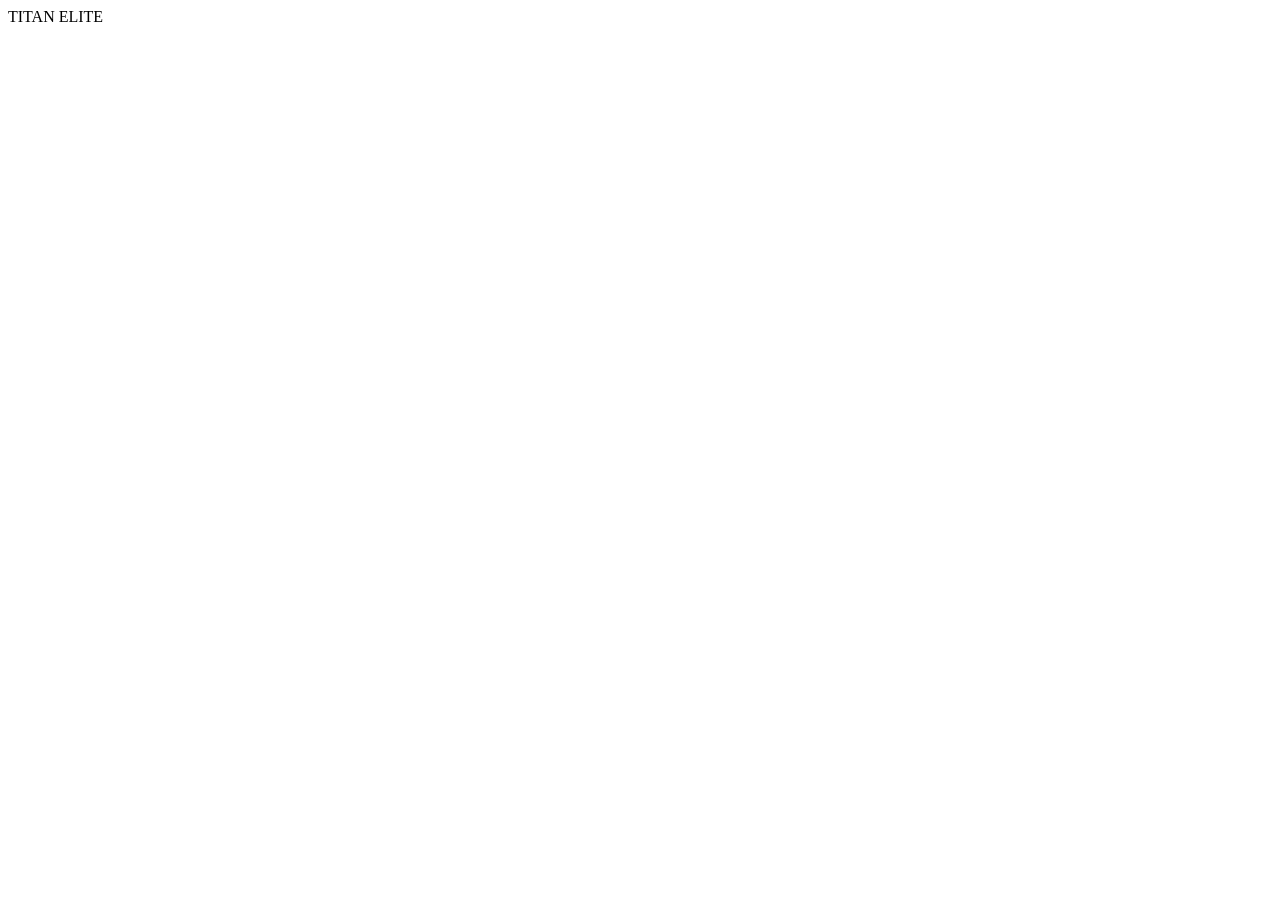
==== index.html @ 3bc3c82d "initialized project" ====
<!DOCTYPE html>
<html lang="en">
<head>
    <meta charset="UTF-8">
    <meta name="viewport" content="width=device-width, initial-scale=1.0">
    <title>TITAN ELITE </title>
</head>
<body>
    TITAN ELITE
</body>
</html>
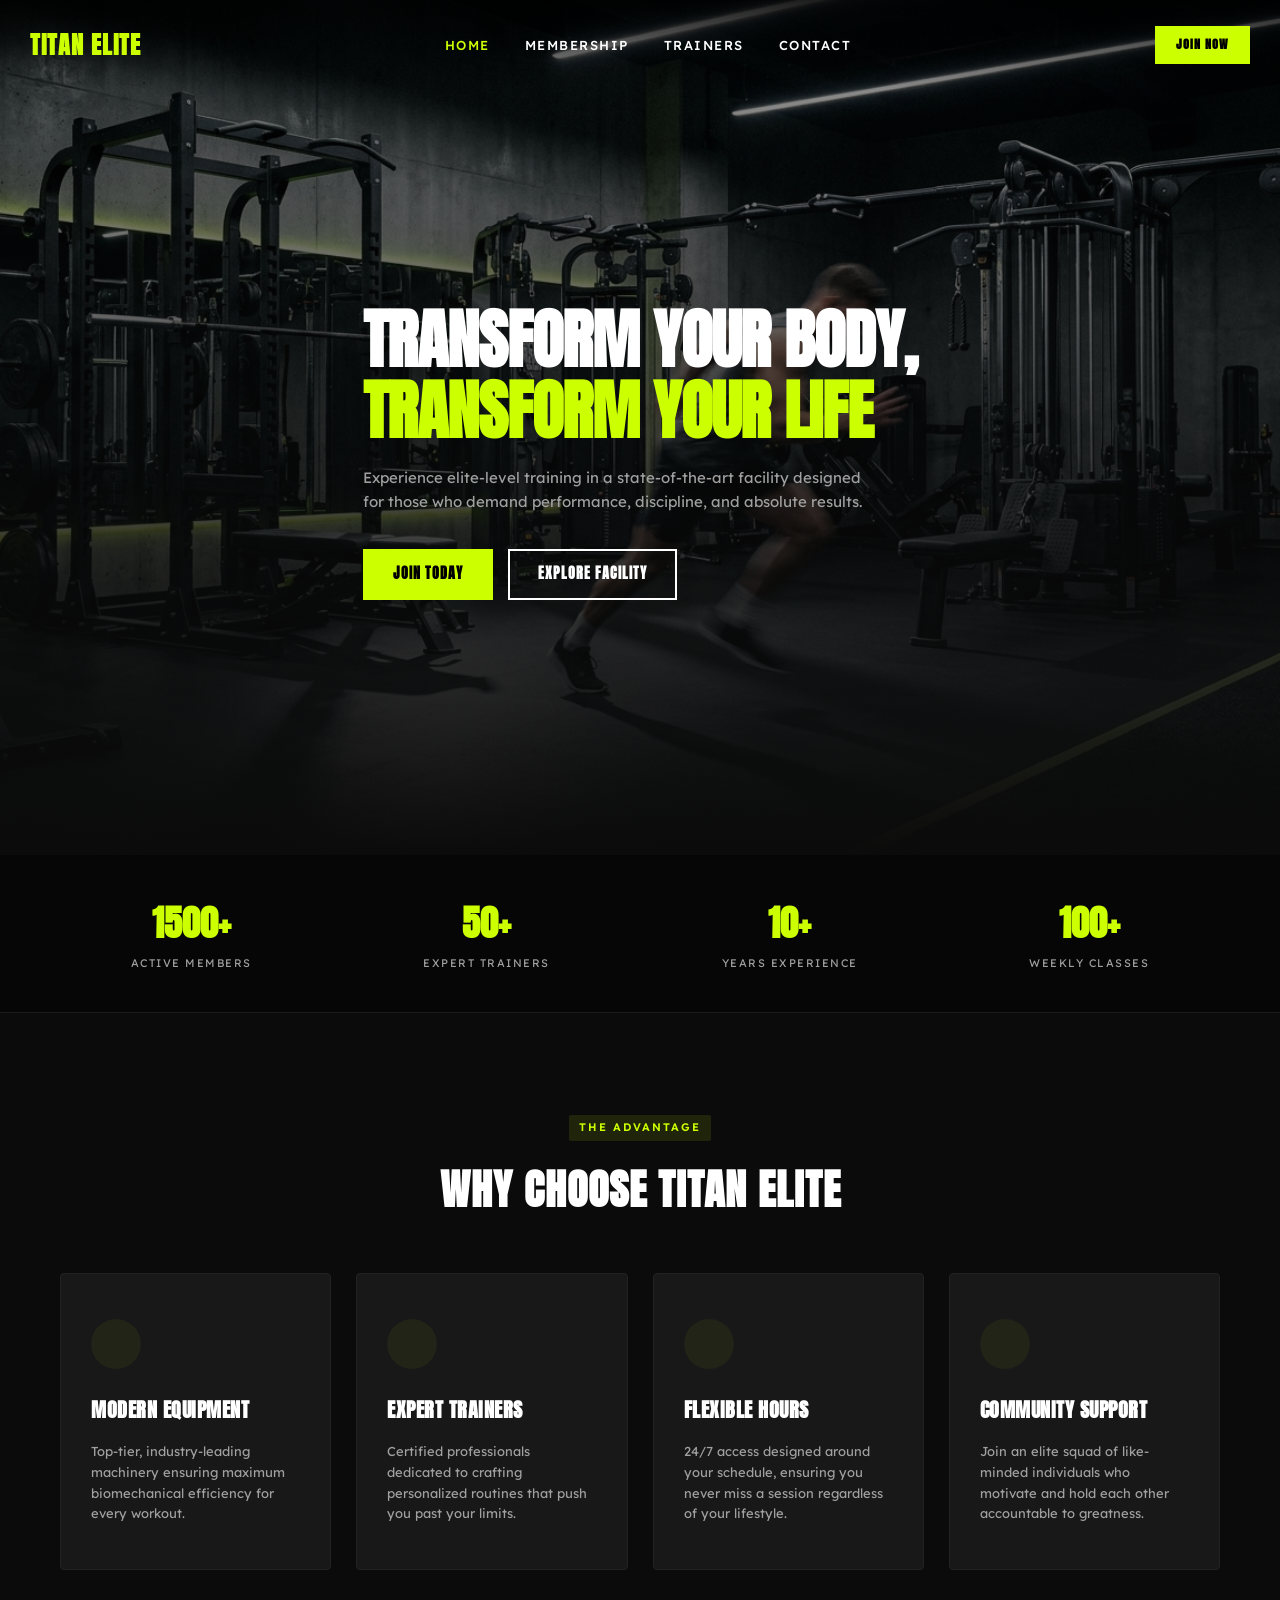
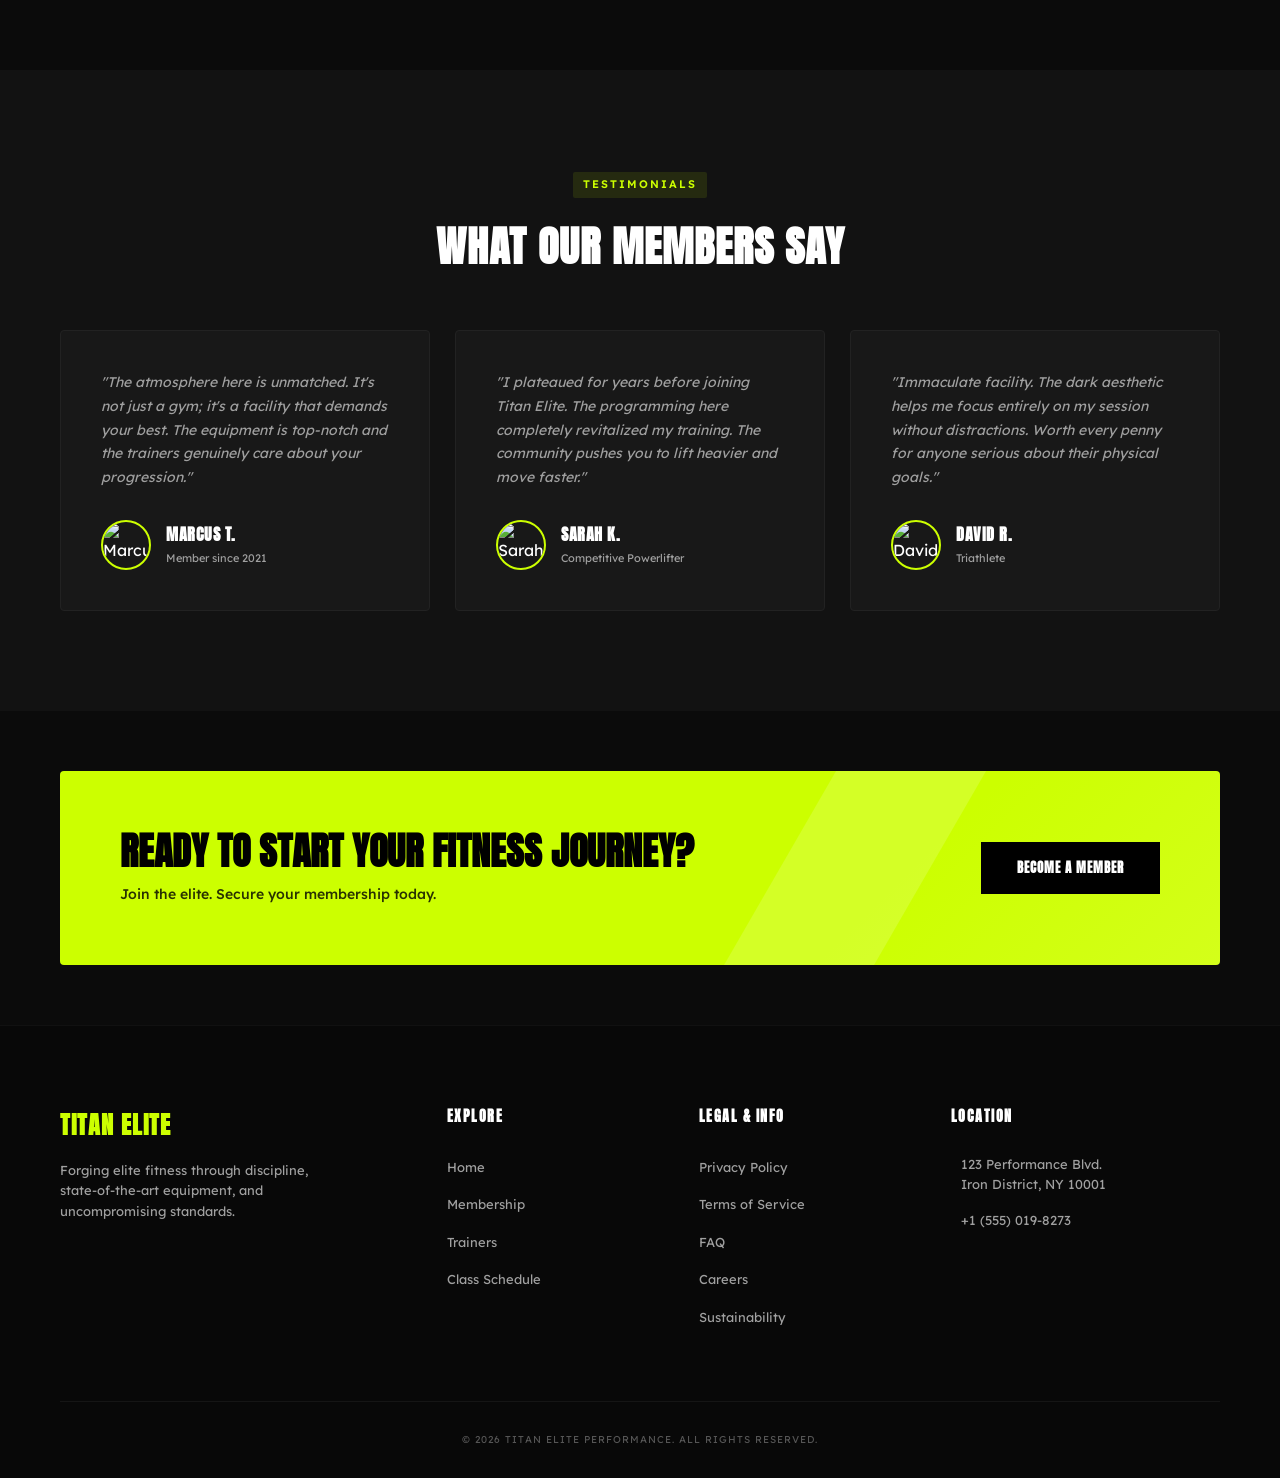
==== commit ea16b99d: "Created home page" ====
--- a/index.html
+++ b/index.html
@@ -1,11 +1,246 @@
-<!DOCTYPE html>
+<!doctype html>
 <html lang="en">
-<head>
-    <meta charset="UTF-8">
-    <meta name="viewport" content="width=device-width, initial-scale=1.0">
-    <title>TITAN ELITE </title>
-</head>
-<body>
-    TITAN ELITE
-</body>
-</html>+  <head>
+    <link
+      rel="stylesheet"
+      href="https://cdnjs.cloudflare.com/ajax/libs/font-awesome/7.0.1/css/all.min.css"
+      integrity="sha512-2SwdPD6INVrV/lHTZbO2nodKhrnDdJK9/kg2XD1r9uGqPo1cUbujc+IYdlYdEErWNu69gVcYgdxlmVmzTWnetw=="
+      crossorigin="anonymous"
+      referrerpolicy="no-referrer"
+    />
+    <meta charset="UTF-8" />
+    <meta name="viewport" content="width=device-width, initial-scale=1.0" />
+    <title>TITAN ELITE</title>
+    <link rel="stylesheet" href="./style.css" />
+  </head>
+  <body>
+    <header>
+      <div class="nav-container">
+        <a href="/" class="logo">TITAN ELITE</a>
+        <ul class="nav-links">
+          <li><a href="#" class="active">Home</a></li>
+          <li><a href="#" class="">Membership</a></li>
+          <li><a href="#" class="">Trainers</a></li>
+          <li><a href="#" class="">Contact</a></li>
+        </ul>
+        <a href="#" class="btn btn-lime nav-btn">Join Now</a>
+        <button class="menu-toggle" id="menu-toggle" aria-label="Toggle menu">
+          <i class="fa-solid fa-bars"></i>
+        </button>
+      </div>
+    </header>
+
+    <section class="hero">
+      <div class="container">
+        <div class="hero-content">
+          <h1>Transform your body, <span>Transform your life</span></h1>
+          <p>
+            Experience elite-level training in a state-of-the-art facility
+            designed for those who demand performance, discipline, and absolute
+            results.
+          </p>
+          <div class="hero-buttons">
+            <a href="#" class="btn btn-lime">Join Today</a>
+            <a href="#" class="btn btn-outline">Explore Facility</a>
+          </div>
+        </div>
+      </div>
+    </section>
+
+    <div class="stats-bar">
+      <div class="container">
+        <div class="stats-grid">
+          <div class="stat-item">
+            <h2>1500+</h2>
+            <p>Active Members</p>
+          </div>
+          <div class="stat-item">
+            <h2>50+</h2>
+            <p>Expert Trainers</p>
+          </div>
+          <div class="stat-item">
+            <h2>10+</h2>
+            <p>Years Experience</p>
+          </div>
+          <div class="stat-item">
+            <h2>100+</h2>
+            <p>Weekly Classes</p>
+          </div>
+        </div>
+      </div>
+    </div>
+
+    <section class="features">
+      <div class="container">
+        <span class="section-tag">The Advantage</span>
+        <h2 class="section-title">Why Choose Titan Elite</h2>
+
+        <div class="grid-4x">
+          <div class="feature-card">
+            <div class="feature-icon"><i class="fa-solid fa-dumbbell"></i></div>
+            <h3>Modern Equipment</h3>
+            <p>
+              Top-tier, industry-leading machinery ensuring maximum
+              biomechanical efficiency for every workout.
+            </p>
+          </div>
+          <div class="feature-card">
+            <div class="feature-icon">
+              <i class="fa-solid fa-user-check"></i>
+            </div>
+            <h3>Expert Trainers</h3>
+            <p>
+              Certified professionals dedicated to crafting personalized
+              routines that push you past your limits.
+            </p>
+          </div>
+          <div class="feature-card">
+            <div class="feature-icon"><i class="fa-solid fa-clock"></i></div>
+            <h3>Flexible Hours</h3>
+            <p>
+              24/7 access designed around your schedule, ensuring you never miss
+              a session regardless of your lifestyle.
+            </p>
+          </div>
+          <div class="feature-card">
+            <div class="feature-icon"><i class="fa-solid fa-users"></i></div>
+            <h3>Community Support</h3>
+            <p>
+              Join an elite squad of like-minded individuals who motivate and
+              hold each other accountable to greatness.
+            </p>
+          </div>
+        </div>
+      </div>
+    </section>
+
+    <section class="testimonials">
+      <div class="container">
+        <span class="section-tag">Testimonials</span>
+        <h2 class="section-title">What Our Members Say</h2>
+
+        <div class="grid-4x">
+          <div class="testimonial-card">
+            <i class="fa-solid fa-quote-right quote-icon"></i>
+            <p>
+              "The atmosphere here is unmatched. It's not just a gym; it's a
+              facility that demands your best. The equipment is top-notch and
+              the trainers genuinely care about your progression."
+            </p>
+            <div class="user-profile">
+              <img
+                src="https://images.unsplash.com/photo-1534528741775-53994a69daeb?q=80&w=150&auto=format&fit=crop"
+                alt="Marcus T."
+                class="avatar"
+              />
+              <div class="user-info">
+                <h4>Marcus T.</h4>
+                <span>Member since 2021</span>
+              </div>
+            </div>
+          </div>
+          <div class="testimonial-card">
+            <i class="fa-solid fa-quote-right quote-icon"></i>
+            <p>
+              "I plateaued for years before joining Titan Elite. The programming
+              here completely revitalized my training. The community pushes you
+              to lift heavier and move faster."
+            </p>
+            <div class="user-profile">
+              <img
+                src="https://images.unsplash.com/photo-1517841905240-472988babdf9?q=80&w=150&auto=format&fit=crop"
+                alt="Sarah K."
+                class="avatar"
+              />
+              <div class="user-info">
+                <h4>Sarah K.</h4>
+                <span>Competitive Powerlifter</span>
+              </div>
+            </div>
+          </div>
+          <div class="testimonial-card">
+            <i class="fa-solid fa-quote-right quote-icon"></i>
+            <p>
+              "Immaculate facility. The dark aesthetic helps me focus entirely
+              on my session without distractions. Worth every penny for anyone
+              serious about their physical goals."
+            </p>
+            <div class="user-profile">
+              <img
+                src="https://images.unsplash.com/photo-1539571696357-5a69c17a67c6?q=80&w=150&auto=format&fit=crop"
+                alt="David R."
+                class="avatar"
+              />
+              <div class="user-info">
+                <h4>David R.</h4>
+                <span>Triathlete</span>
+              </div>
+            </div>
+          </div>
+        </div>
+      </div>
+    </section>
+
+    <section class="cta-section">
+      <div class="container">
+        <div class="cta-banner">
+          <div class="cta-content">
+            <h2>Ready to start your fitness journey?</h2>
+            <p>Join the elite. Secure your membership today.</p>
+          </div>
+          <a href="#" class="btn btn-dark">Become A Member</a>
+        </div>
+      </div>
+    </section>
+
+    <footer>
+      <div class="container">
+        <div class="footer-grid">
+          <div class="footer-col footer-logo-side">
+            <a href="#" class="logo">TITAN ELITE</a>
+            <p>
+              Forging elite fitness through discipline, state-of-the-art
+              equipment, and uncompromising standards.
+            </p>
+            <div class="social-icons">
+              <a href="#"><i class="fa-brands fa-share-nodes"></i></a>
+              <a href="#"><i class="fa-regular fa-envelope"></i></a>
+            </div>
+          </div>
+          <div class="footer-col">
+            <h3>Explore</h3>
+            <ul>
+              <li><a href="#">Home</a></li>
+              <li><a href="#">Membership</a></li>
+              <li><a href="#">Trainers</a></li>
+              <li><a href="#">Class Schedule</a></li>
+            </ul>
+          </div>
+          <div class="footer-col">
+            <h3>Legal & Info</h3>
+            <ul>
+              <li><a href="#">Privacy Policy</a></li>
+              <li><a href="#">Terms of Service</a></li>
+              <li><a href="#">FAQ</a></li>
+              <li><a href="#">Careers</a></li>
+              <li><a href="#">Sustainability</a></li>
+            </ul>
+          </div>
+          <div class="footer-col location-info">
+            <h3>Location</h3>
+            <p>
+              <i class="fa-solid fa-location-dot"></i> 123 Performance Blvd.<br />Iron
+              District, NY 10001
+            </p>
+            <p><i class="fa-solid fa-phone"></i> +1 (555) 019-8273</p>
+          </div>
+        </div>
+
+        <div class="copyright">
+          &copy; 2026 Titan Elite Performance. All Rights Reserved.
+        </div>
+      </div>
+    </footer>
+    <script src="./main.js"></script>
+  </body>
+</html>
--- a/style.css
+++ b/style.css
@@ -0,0 +1,563 @@
+@import url("https://fonts.googleapis.com/css2?family=Anton&family=JetBrains+Mono:ital,wght@0,100..800;1,100..800&family=Lexend:wght@100..900&display=swap");
+
+* {
+  margin: 0;
+  padding: 0;
+  box-sizing: border-box;
+}
+:root {
+  --bg-darker: #0b0b0b;
+  --bg-dark: #121212;
+  --bg-card: #181818;
+  --neon-lime: #ccff00;
+  --text-light: #ffffff;
+  --text-gray: #a0a0a0;
+  --font-heading: "Anton", sans-serif;
+  --font-body: "Lexend", sans-serif;
+}
+
+body {
+  font-family: var(--font-body);
+  background-color: var(--bg-darker);
+  color: var(--text-light);
+  line-height: 1.6;
+  overflow-x: hidden;
+}
+
+.container {
+  max-width: 1200px;
+  margin: 0 auto;
+  padding: 0 20px;
+}
+
+.btn {
+  display: inline-block;
+  padding: 12px 28px;
+  font-family: var(--font-heading);
+  font-weight: 700;
+  text-transform: uppercase;
+  text-decoration: none;
+  letter-spacing: 1px;
+  cursor: pointer;
+  transition: all 0.3s ease;
+  font-size: 14px;
+}
+
+.btn-lime {
+  background-color: var(--neon-lime);
+  color: #000;
+  border: 2px solid var(--neon-lime);
+}
+.btn-lime:hover {
+  background-color: transparent;
+  color: var(--neon-lime);
+}
+
+.btn-outline {
+  background-color: transparent;
+  color: var(--text-light);
+  border: 2px solid var(--text-light);
+}
+.btn-outline:hover {
+  background-color: var(--text-light);
+  color: #000;
+}
+
+.section-tag {
+  display: inline-block;
+  background-color: rgba(204, 255, 0, 0.1);
+  color: var(--neon-lime);
+  padding: 4px 10px;
+  font-size: 11px;
+  font-weight: 600;
+  text-transform: uppercase;
+  letter-spacing: 2px;
+  margin-bottom: 15px;
+  border-radius: 2px;
+}
+
+.section-title {
+  font-family: var(--font-heading);
+  font-size: 42px;
+  text-transform: uppercase;
+  letter-spacing: 1px;
+  margin-bottom: 50px;
+  text-align: center;
+}
+
+header {
+  position: absolute;
+  top: 0;
+  left: 0;
+  width: 100%;
+  z-index: 100;
+  background: linear-gradient(to bottom, rgba(0, 0, 0, 0.8), transparent);
+}
+
+.nav-container {
+  display: flex;
+  justify-content: space-between;
+  align-items: center;
+  height: 90px;
+  max-width: 1300px;
+  margin: 0 auto;
+  padding: 0 30px;
+}
+
+.logo {
+  font-family: var(--font-heading);
+  font-size: 24px;
+  font-weight: 700;
+  color: var(--neon-lime);
+  text-decoration: none;
+  letter-spacing: 1px;
+}
+
+.nav-links {
+  display: flex;
+  list-style: none;
+  gap: 35px;
+}
+
+.nav-links a {
+  color: var(--text-light);
+  text-decoration: none;
+  font-size: 13px;
+  font-weight: 500;
+  text-transform: uppercase;
+  letter-spacing: 1.5px;
+  transition: color 0.3s;
+}
+.nav-links a:hover,
+.nav-links a.active {
+  color: var(--neon-lime);
+}
+
+.nav-btn {
+  border: 1px solid var(--neon-lime);
+  padding: 8px 20px;
+  font-size: 12px;
+}
+
+.menu-toggle {
+  display: none;
+  background: none;
+  border: none;
+  color: var(--text-light);
+  font-size: 24px;
+  cursor: pointer;
+  z-index: 101;
+  transition: color 0.3s ease;
+  padding: 5px;
+}
+.menu-toggle:hover {
+  color: var(--neon-lime);
+}
+
+.hero {
+  position: relative;
+  height: 95vh;
+  min-height: 650px;
+  background:
+    linear-gradient(rgba(0, 0, 0, 0.4), rgba(11, 11, 11, 1)),
+    url("./assets/screen.png") no-repeat center center/cover;
+  display: flex;
+  align-items: center;
+  justify-content: start;
+}
+
+.hero-content {
+  max-width: 650px;
+  margin-top: 50px;
+}
+
+.hero h1 {
+  font-family: var(--font-heading);
+  font-size: 64px;
+  line-height: 1.1;
+  text-transform: uppercase;
+  font-weight: 700;
+  letter-spacing: -1px;
+  margin-bottom: 20px;
+}
+
+.hero h1 span {
+  color: var(--neon-lime);
+  display: block;
+}
+
+.hero p {
+  color: var(--text-gray);
+  font-size: 15px;
+  margin-bottom: 35px;
+  max-width: 500px;
+}
+
+.hero-buttons {
+  display: flex;
+  gap: 15px;
+}
+
+.stats-bar {
+  background-color: #060606;
+  border-bottom: 1px solid #1a1a1a;
+  padding: 40px 0;
+}
+
+.stats-grid {
+  display: flex;
+  justify-content: space-around;
+  text-align: center;
+  flex-wrap: wrap;
+  gap: 30px;
+}
+
+.stat-item h2 {
+  font-family: var(--font-heading);
+  color: var(--neon-lime);
+  font-size: 36px;
+  margin-bottom: 2px;
+}
+
+.stat-item p {
+  color: var(--text-gray);
+  font-size: 11px;
+  text-transform: uppercase;
+  letter-spacing: 1.5px;
+}
+
+.features {
+  background-color: var(--bg-darker);
+  padding: 100px 0;
+  text-align: center;
+}
+
+.grid-4x {
+  display: grid;
+  grid-template-columns: repeat(auto-fit, minmax(250px, 1fr));
+  gap: 25px;
+}
+
+.feature-card {
+  background-color: var(--bg-card);
+  border: 1px solid #222;
+  padding: 45px 30px;
+  border-radius: 4px;
+  text-align: left;
+  transition:
+    transform 0.3s ease,
+    border-color 0.3s ease;
+}
+
+.feature-card:hover {
+  border-color: var(--neon-lime);
+  transform: translateY(-5px);
+}
+
+.feature-icon {
+  color: var(--neon-lime);
+  font-size: 24px;
+  margin-bottom: 25px;
+  background: rgba(204, 255, 0, 0.05);
+  width: 50px;
+  height: 50px;
+  display: flex;
+  align-items: center;
+  justify-content: center;
+  border-radius: 50%;
+}
+
+.feature-icon i {
+  font-size: 24px;
+  color: var(--neon-lime);
+}
+
+.feature-card h3 {
+  font-family: var(--font-heading);
+  font-size: 20px;
+  text-transform: uppercase;
+  letter-spacing: 0.5px;
+  margin-bottom: 15px;
+}
+
+.feature-card p {
+  color: var(--text-gray);
+  font-size: 13px;
+  line-height: 1.6;
+}
+
+.testimonials {
+  background-color: var(--bg-dark);
+  padding: 100px 0;
+  text-align: center;
+}
+
+.testimonial-card {
+  background-color: var(--bg-card);
+  border: 1px solid #222;
+  padding: 40px;
+  border-radius: 4px;
+  text-align: left;
+  position: relative;
+}
+
+.quote-icon {
+  position: absolute;
+  top: 30px;
+  right: 30px;
+  font-size: 32px;
+  color: #252525;
+}
+
+.testimonial-card p {
+  font-style: italic;
+  color: var(--text-gray);
+  font-size: 14px;
+  margin-bottom: 30px;
+  line-height: 1.7;
+}
+
+.user-profile {
+  display: flex;
+  align-items: center;
+  gap: 15px;
+}
+
+.avatar {
+  width: 50px;
+  height: 50px;
+  border-radius: 50%;
+  object-fit: cover;
+  border: 2px solid var(--neon-lime);
+}
+
+.user-info h4 {
+  font-family: var(--font-heading);
+  text-transform: uppercase;
+  font-size: 16px;
+  letter-spacing: 0.5px;
+}
+
+.user-info span {
+  color: var(--text-gray);
+  font-size: 11px;
+  display: block;
+  margin-top: 2px;
+}
+
+.cta-section {
+  padding: 60px 0;
+  background-color: var(--bg-darker);
+}
+
+.cta-banner {
+  background: linear-gradient(135deg, var(--neon-lime) 70%, #d4ff1a 100%);
+  color: #000;
+  padding: 60px;
+  border-radius: 4px;
+  display: flex;
+  justify-content: space-between;
+  align-items: center;
+  position: relative;
+  overflow: hidden;
+}
+
+.cta-banner::before {
+  content: "";
+  position: absolute;
+  top: 0;
+  right: 25%;
+  width: 150px;
+  height: 100%;
+  background: rgba(255, 255, 255, 0.15);
+  transform: skewX(-30deg);
+}
+
+.cta-content h2 {
+  font-family: var(--font-heading);
+  font-size: 38px;
+  text-transform: uppercase;
+  line-height: 1.1;
+  margin-bottom: 10px;
+  font-weight: 700;
+}
+
+.cta-content p {
+  font-size: 14px;
+  font-weight: 500;
+  opacity: 0.8;
+}
+
+.btn-dark {
+  background-color: #000;
+  color: var(--text-light);
+  border: none;
+  padding: 16px 36px;
+  font-size: 13px;
+  z-index: 2;
+}
+.btn-dark:hover {
+  background-color: #151515;
+}
+
+footer {
+  background-color: #080808;
+  padding: 80px 0 30px 0;
+  border-top: 1px solid #111;
+}
+
+.footer-grid {
+  display: grid;
+  grid-template-columns: 2.5fr 1.5fr 1.5fr 2fr;
+  gap: 50px;
+  margin-bottom: 60px;
+}
+
+.footer-logo-side p {
+  color: var(--text-gray);
+  font-size: 13px;
+  margin-top: 15px;
+  margin-bottom: 25px;
+  max-width: 250px;
+}
+
+.social-icons {
+  display: flex;
+  gap: 15px;
+}
+
+.social-icons a {
+  color: var(--text-gray);
+  font-size: 16px;
+  transition: color 0.3s;
+}
+.social-icons a:hover {
+  color: var(--neon-lime);
+}
+
+.footer-col h3 {
+  font-family: var(--font-heading);
+  font-size: 14px;
+  text-transform: uppercase;
+  letter-spacing: 1.5px;
+  margin-bottom: 25px;
+  color: var(--text-light);
+}
+
+.footer-col ul {
+  list-style: none;
+}
+
+.footer-col ul li {
+  margin-bottom: 12px;
+}
+
+.footer-col ul li a {
+  color: var(--text-gray);
+  text-decoration: none;
+  font-size: 13px;
+  transition: color 0.3s;
+}
+.footer-col ul li a:hover {
+  color: var(--text-light);
+}
+
+.location-info p {
+  color: var(--text-gray);
+  font-size: 13px;
+  margin-bottom: 15px;
+  display: flex;
+  align-items: flex-start;
+  gap: 10px;
+}
+
+.location-info i {
+  color: var(--neon-lime);
+  margin-top: 3px;
+  font-size: 14px;
+}
+
+.copyright {
+  text-align: center;
+  border-top: 1px solid #151515;
+  padding-top: 30px;
+  font-size: 10px;
+  color: #555;
+  text-transform: uppercase;
+  letter-spacing: 1px;
+}
+
+@media (max-width: 992px) {
+  .footer-grid {
+    grid-template-columns: repeat(2, 1fr);
+    gap: 40px;
+  }
+  .cta-banner {
+    flex-direction: column;
+    text-align: center;
+    gap: 30px;
+    padding: 40px;
+  }
+  .hero h1 {
+    font-size: 48px;
+  }
+}
+
+@media (max-width: 768px) {
+  .menu-toggle {
+    display: block;
+    order: 3;
+  }
+  .nav-btn {
+    order: 2;
+    margin-left: auto;
+    margin-right: 15px;
+    padding: 6px 15px;
+    font-size: 11px;
+  }
+  .logo {
+    order: 1;
+  }
+  .nav-links {
+    position: fixed;
+    top: 0;
+    right: -100%;
+    width: 280px;
+    height: 100vh;
+    background-color: rgba(11, 11, 11, 0.98);
+    backdrop-filter: blur(15px);
+    -webkit-backdrop-filter: blur(15px);
+    flex-direction: column;
+    align-items: flex-start;
+    justify-content: flex-start;
+    padding: 120px 40px 40px 40px;
+    gap: 25px;
+    transition: right 0.4s cubic-bezier(0.16, 1, 0.3, 1);
+    z-index: 99;
+    border-left: 1px solid #222;
+    box-shadow: -10px 0 30px rgba(0, 0, 0, 0.5);
+  }
+  .nav-links.active {
+    right: 0;
+  }
+  .nav-links li {
+    width: 100%;
+  }
+  .nav-links a {
+    font-size: 18px;
+    display: block;
+    width: 100%;
+    padding: 10px 0;
+    border-bottom: 1px solid #222;
+  }
+  .hero h1 {
+    font-size: 40px;
+  }
+  .section-title {
+    font-size: 32px;
+  }
+  .footer-grid {
+    grid-template-columns: 1fr;
+    gap: 30px;
+  }
+}
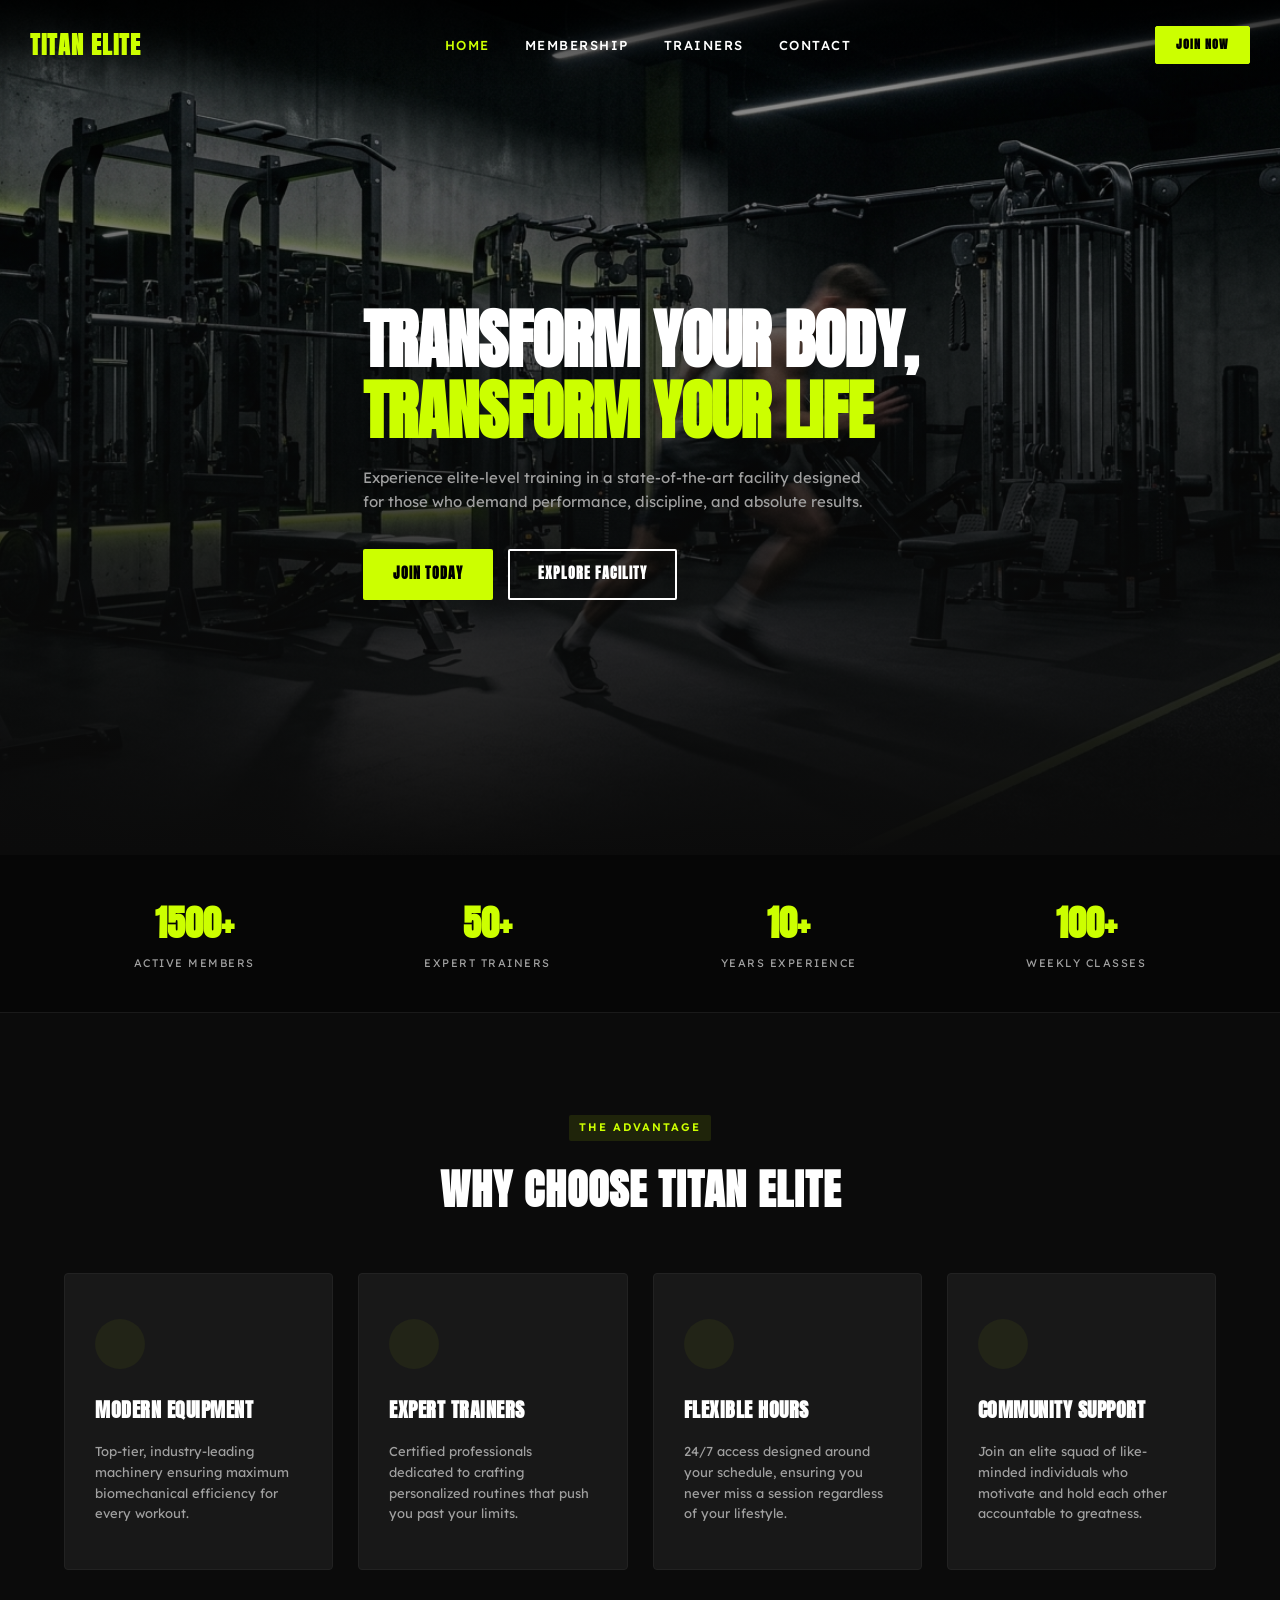
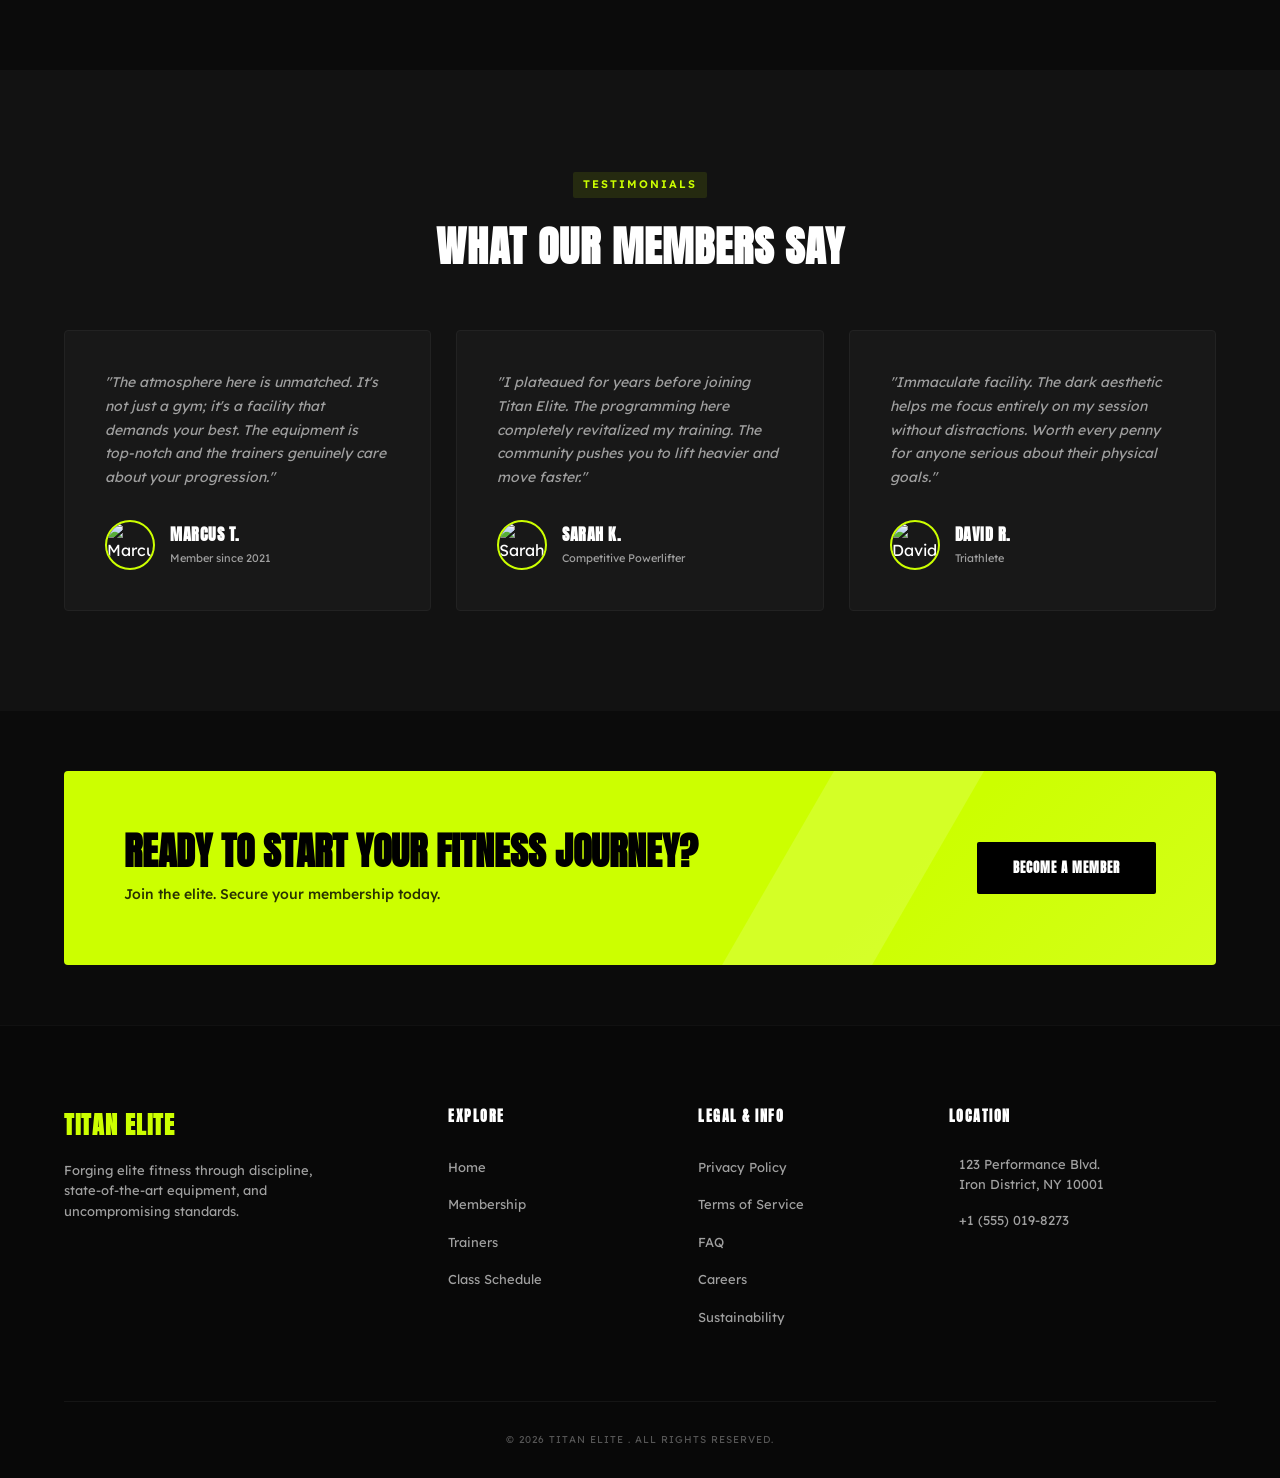
==== commit 76a0ec73: "added tab icon" ====
--- a/index.html
+++ b/index.html
@@ -1,6 +1,8 @@
 <!doctype html>
 <html lang="en">
   <head>
+      <link rel="icon" type="image/png" href="./assets/logo.png">
+
     <link
       rel="stylesheet"
       href="https://cdnjs.cloudflare.com/ajax/libs/font-awesome/7.0.1/css/all.min.css"
@@ -11,17 +13,18 @@
     <meta charset="UTF-8" />
     <meta name="viewport" content="width=device-width, initial-scale=1.0" />
     <title>TITAN ELITE</title>
+    <link rel="stylesheet" href="./shared.css" />
     <link rel="stylesheet" href="./style.css" />
   </head>
   <body>
     <header>
       <div class="nav-container">
-        <a href="/" class="logo">TITAN ELITE</a>
+        <a href="./index.html" class="logo">TITAN ELITE</a>
         <ul class="nav-links">
-          <li><a href="#" class="active">Home</a></li>
-          <li><a href="#" class="">Membership</a></li>
-          <li><a href="#" class="">Trainers</a></li>
-          <li><a href="#" class="">Contact</a></li>
+          <li><a href="./index.html" class="active">Home</a></li>
+          <li><a href="./m.html" class="">Membership</a></li>
+          <li><a href="./t.html" class="">Trainers</a></li>
+          <li><a href="./c.html" class="">Contact</a></li>
         </ul>
         <a href="#" class="btn btn-lime nav-btn">Join Now</a>
         <button class="menu-toggle" id="menu-toggle" aria-label="Toggle menu">
@@ -203,7 +206,7 @@
               equipment, and uncompromising standards.
             </p>
             <div class="social-icons">
-              <a href="#"><i class="fa-brands fa-share-nodes"></i></a>
+              <a href="#"><i class="fa-solid fa-share-nodes"></i></i></a>
               <a href="#"><i class="fa-regular fa-envelope"></i></a>
             </div>
           </div>
@@ -237,10 +240,10 @@
         </div>
 
         <div class="copyright">
-          &copy; 2026 Titan Elite Performance. All Rights Reserved.
+          &copy; 2026 Titan Elite . All Rights Reserved.
         </div>
       </div>
     </footer>
-    <script src="./main.js"></script>
+    <script src="./script.js"></script>
   </body>
 </html>
--- a/shared.css
+++ b/shared.css
@@ -0,0 +1,213 @@
+@import url("https://fonts.googleapis.com/css2?family=Anton&family=JetBrains+Mono:ital,wght@0,100..800;1,100..800&family=Lexend:wght@100..900&display=swap");
+
+
+html {
+  scroll-behavior: smooth;
+}
+
+* {
+  margin: 0;
+  padding: 0;
+  box-sizing: border-box;
+}
+:root {
+  --bg-darker: #0b0b0b;
+  --bg-dark: #121212;
+  --bg-card: #181818;
+  --neon-lime: #ccff00;
+  --text-light: #ffffff;
+  --text-gray: #a0a0a0;
+  --font-heading: "Anton", sans-serif;
+  --font-body: "Lexend", sans-serif;
+}
+
+body {
+  font-family: var(--font-body);
+  background-color: var(--bg-darker);
+  color: var(--text-light);
+  line-height: 1.6;
+  overflow-x: hidden;
+}
+
+.container {
+  max-width: 1200px;
+  margin: 0 auto;
+  padding: 0 24px;
+}
+
+.btn {
+  display: inline-block;
+  padding: 12px 28px;
+  font-family: var(--font-heading);
+  font-weight: 700;
+  text-transform: uppercase;
+  text-decoration: none;
+  letter-spacing: 1px;
+  cursor: pointer;
+  transition: all 0.3s ease;
+  font-size: 14px;
+  border: none;
+  border-radius: 2px;
+}
+
+.btn-lime {
+  background-color: var(--neon-lime);
+  color: #000;
+  border: 2px solid var(--neon-lime);
+}
+.btn-lime:hover {
+  background-color: transparent;
+  color: var(--neon-lime);
+}
+
+.btn-outline {
+  background-color: transparent;
+  color: var(--text-light);
+  border: 2px solid var(--text-light);
+}
+.btn-outline:hover {
+  background-color: var(--text-light);
+  color: #000;
+}
+
+.section-header {
+  text-align: center;
+  margin-bottom: 70px;
+}
+
+.section-header h1 {
+  font-family: var(--font-heading);
+  font-size: 52px;
+  text-transform: uppercase;
+  letter-spacing: 0.5px;
+  margin-bottom: 12px;
+}
+
+.section-header p {
+  color: var(--text-gray);
+  font-size: 14px;
+  max-width: 600px;
+  margin: 0 auto;
+  font-weight: 400;
+}
+
+header {
+  position: fixed;
+  top: 0;
+  left: 0;
+  width: 100%;
+  z-index: 100;
+  background: rgba(11, 11, 11, 0.92);
+  backdrop-filter: blur(12px);
+  -webkit-backdrop-filter: blur(12px);
+  border-bottom: 1px solid rgba(255, 255, 255, 0.04);
+}
+
+.nav-container {
+  display: flex;
+  justify-content: space-between;
+  align-items: center;
+  height: 90px;
+  max-width: 1300px;
+  margin: 0 auto;
+  padding: 0 30px;
+}
+
+.logo {
+  font-family: var(--font-heading);
+  font-size: 24px;
+  font-weight: 700;
+  color: var(--neon-lime);
+  text-decoration: none;
+  letter-spacing: 1px;
+}
+
+.nav-links {
+  display: flex;
+  list-style: none;
+  gap: 35px;
+}
+
+.nav-links a {
+  color: var(--text-light);
+  text-decoration: none;
+  font-size: 13px;
+  font-weight: 500;
+  text-transform: uppercase;
+  letter-spacing: 1.5px;
+  transition: color 0.3s;
+}
+.nav-links a:hover,
+.nav-links a.active {
+  color: var(--neon-lime);
+}
+
+.nav-btn {
+  border: 1px solid var(--neon-lime);
+  padding: 8px 20px;
+  font-size: 12px;
+}
+
+.menu-toggle {
+  display: none;
+  background: none;
+  border: none;
+  color: var(--text-light);
+  font-size: 24px;
+  cursor: pointer;
+  z-index: 101;
+  transition: color 0.3s ease;
+  padding: 5px;
+}
+.menu-toggle:hover {
+  color: var(--neon-lime);
+}
+
+@media (max-width: 768px) {
+  .menu-toggle {
+    display: block;
+    order: 3;
+  }
+  .nav-btn {
+    order: 2;
+    margin-left: auto;
+    margin-right: 15px;
+    padding: 6px 15px;
+    font-size: 11px;
+  }
+  .logo {
+    order: 1;
+  }
+  .nav-links {
+    position: fixed;
+    top: 0;
+    right: -100%;
+    width: 280px;
+    height: 100vh;
+    background-color: rgba(11, 11, 11, 0.98);
+    backdrop-filter: blur(15px);
+    -webkit-backdrop-filter: blur(15px);
+    flex-direction: column;
+    align-items: flex-start;
+    justify-content: flex-start;
+    padding: 120px 40px 40px 40px;
+    gap: 25px;
+    transition: right 0.4s cubic-bezier(0.16, 1, 0.3, 1);
+    z-index: 99;
+    border-left: 1px solid #222;
+    box-shadow: -10px 0 30px rgba(0, 0, 0, 0.5);
+  }
+  .nav-links.active {
+    right: 0;
+  }
+  .nav-links li {
+    width: 100%;
+  }
+  .nav-links a {
+    font-size: 18px;
+    display: block;
+    width: 100%;
+    padding: 10px 0;
+    border-bottom: 1px solid #222;
+  }
+}
--- a/style.css
+++ b/style.css
@@ -1,66 +1,11 @@
-@import url("https://fonts.googleapis.com/css2?family=Anton&family=JetBrains+Mono:ital,wght@0,100..800;1,100..800&family=Lexend:wght@100..900&display=swap");
-
-* {
-  margin: 0;
-  padding: 0;
-  box-sizing: border-box;
-}
-:root {
-  --bg-darker: #0b0b0b;
-  --bg-dark: #121212;
-  --bg-card: #181818;
-  --neon-lime: #ccff00;
-  --text-light: #ffffff;
-  --text-gray: #a0a0a0;
-  --font-heading: "Anton", sans-serif;
-  --font-body: "Lexend", sans-serif;
-}
-
-body {
-  font-family: var(--font-body);
-  background-color: var(--bg-darker);
-  color: var(--text-light);
-  line-height: 1.6;
-  overflow-x: hidden;
-}
-
-.container {
-  max-width: 1200px;
-  margin: 0 auto;
-  padding: 0 20px;
-}
-
-.btn {
-  display: inline-block;
-  padding: 12px 28px;
-  font-family: var(--font-heading);
-  font-weight: 700;
-  text-transform: uppercase;
-  text-decoration: none;
-  letter-spacing: 1px;
-  cursor: pointer;
-  transition: all 0.3s ease;
-  font-size: 14px;
-}
-
-.btn-lime {
-  background-color: var(--neon-lime);
-  color: #000;
-  border: 2px solid var(--neon-lime);
-}
-.btn-lime:hover {
-  background-color: transparent;
-  color: var(--neon-lime);
-}
-
-.btn-outline {
-  background-color: transparent;
-  color: var(--text-light);
-  border: 2px solid var(--text-light);
-}
-.btn-outline:hover {
-  background-color: var(--text-light);
-  color: #000;
+@import url("./shared.css");
+
+header {
+  position: absolute;
+  background: linear-gradient(to bottom, rgba(0, 0, 0, 0.8), transparent);
+  backdrop-filter: none;
+  -webkit-backdrop-filter: none;
+  border-bottom: none;
 }
 
 .section-tag {
@@ -83,75 +28,6 @@
   letter-spacing: 1px;
   margin-bottom: 50px;
   text-align: center;
-}
-
-header {
-  position: absolute;
-  top: 0;
-  left: 0;
-  width: 100%;
-  z-index: 100;
-  background: linear-gradient(to bottom, rgba(0, 0, 0, 0.8), transparent);
-}
-
-.nav-container {
-  display: flex;
-  justify-content: space-between;
-  align-items: center;
-  height: 90px;
-  max-width: 1300px;
-  margin: 0 auto;
-  padding: 0 30px;
-}
-
-.logo {
-  font-family: var(--font-heading);
-  font-size: 24px;
-  font-weight: 700;
-  color: var(--neon-lime);
-  text-decoration: none;
-  letter-spacing: 1px;
-}
-
-.nav-links {
-  display: flex;
-  list-style: none;
-  gap: 35px;
-}
-
-.nav-links a {
-  color: var(--text-light);
-  text-decoration: none;
-  font-size: 13px;
-  font-weight: 500;
-  text-transform: uppercase;
-  letter-spacing: 1.5px;
-  transition: color 0.3s;
-}
-.nav-links a:hover,
-.nav-links a.active {
-  color: var(--neon-lime);
-}
-
-.nav-btn {
-  border: 1px solid var(--neon-lime);
-  padding: 8px 20px;
-  font-size: 12px;
-}
-
-.menu-toggle {
-  display: none;
-  background: none;
-  border: none;
-  color: var(--text-light);
-  font-size: 24px;
-  cursor: pointer;
-  z-index: 101;
-  transition: color 0.3s ease;
-  padding: 5px;
-}
-.menu-toggle:hover {
-  color: var(--neon-lime);
 }
 
 .hero {
@@ -504,52 +380,6 @@
 }
 
 @media (max-width: 768px) {
-  .menu-toggle {
-    display: block;
-    order: 3;
-  }
-  .nav-btn {
-    order: 2;
-    margin-left: auto;
-    margin-right: 15px;
-    padding: 6px 15px;
-    font-size: 11px;
-  }
-  .logo {
-    order: 1;
-  }
-  .nav-links {
-    position: fixed;
-    top: 0;
-    right: -100%;
-    width: 280px;
-    height: 100vh;
-    background-color: rgba(11, 11, 11, 0.98);
-    backdrop-filter: blur(15px);
-    -webkit-backdrop-filter: blur(15px);
-    flex-direction: column;
-    align-items: flex-start;
-    justify-content: flex-start;
-    padding: 120px 40px 40px 40px;
-    gap: 25px;
-    transition: right 0.4s cubic-bezier(0.16, 1, 0.3, 1);
-    z-index: 99;
-    border-left: 1px solid #222;
-    box-shadow: -10px 0 30px rgba(0, 0, 0, 0.5);
-  }
-  .nav-links.active {
-    right: 0;
-  }
-  .nav-links li {
-    width: 100%;
-  }
-  .nav-links a {
-    font-size: 18px;
-    display: block;
-    width: 100%;
-    padding: 10px 0;
-    border-bottom: 1px solid #222;
-  }
   .hero h1 {
     font-size: 40px;
   }
